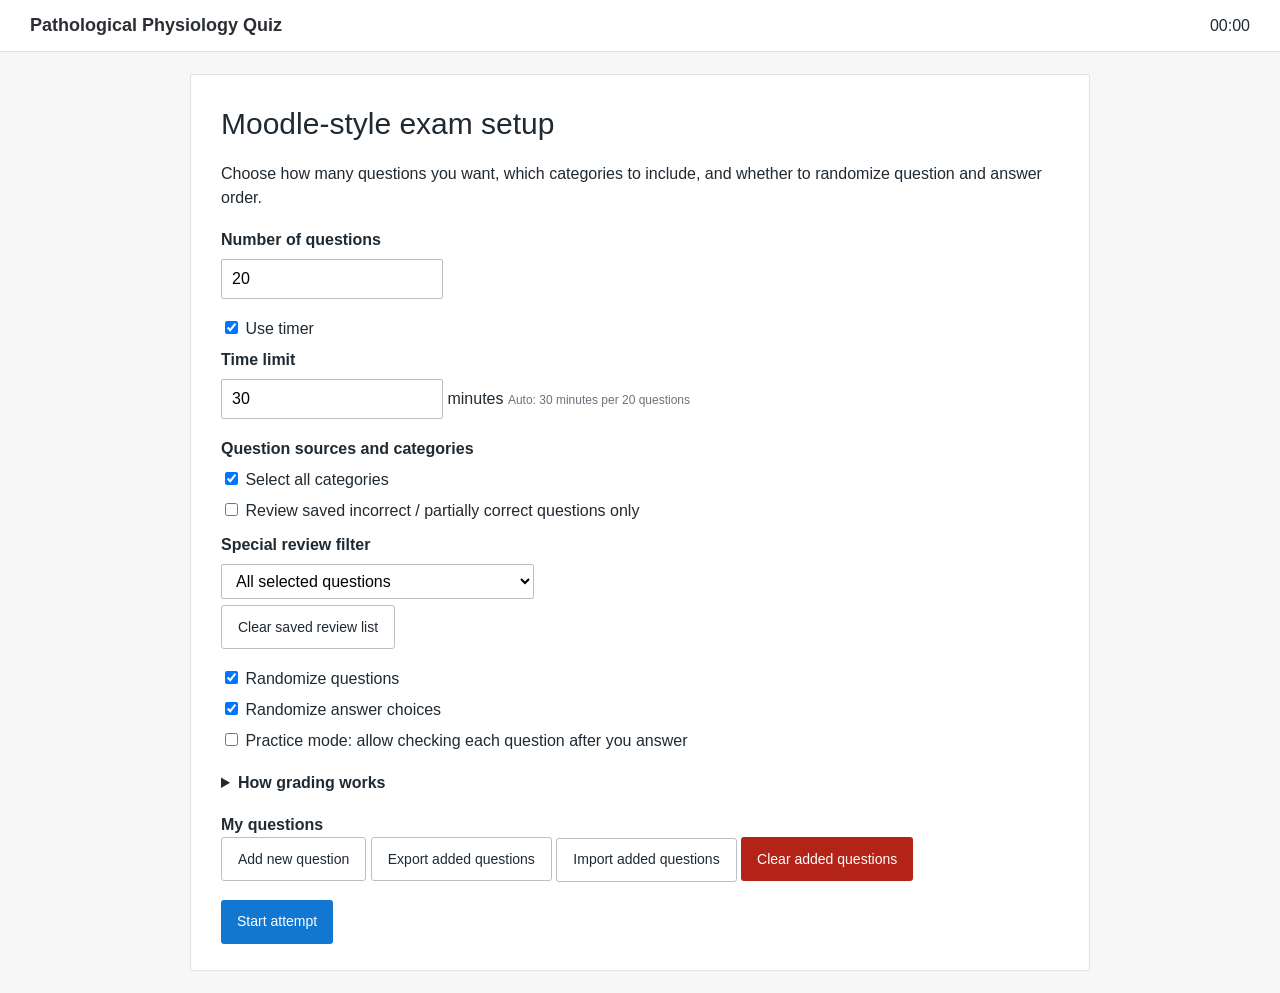
==== index.html @ 28696636 "Add files via upload" ====
<!DOCTYPE html>
<html lang="en">
<head>
<meta charset="UTF-8" />
<meta name="viewport" content="width=device-width, initial-scale=1.0, viewport-fit=cover" />
<meta name="apple-mobile-web-app-capable" content="yes" />
<meta name="apple-mobile-web-app-status-bar-style" content="default" />
<title>Pathological Physiology Moodle Simulator</title>
<link rel="stylesheet" href="style.css">
</head>
<body>
<div class="topbar"><div class="brand">Pathological Physiology Quiz</div><div id="timer">00:00</div></div>
<div class="container">
<section id="setup" class="card setup">
<h1>Moodle-style exam setup</h1>
<p>Choose how many questions you want, which categories to include, and whether to randomize question and answer order.</p>
<div class="field"><label class="main" for="numQuestions">Number of questions</label><input type="number" id="numQuestions" min="1" value="20"></div>
<div class="field"><label class="cat-row"><input type="checkbox" id="useTimer" checked> Use timer</label><label class="main" for="timerMinutes">Time limit</label><input type="number" id="timerMinutes" min="1" value="30"> minutes <span class="source-tag">Auto: 30 minutes per 20 questions</span></div>
<div class="field"><label class="main">Question sources and categories</label><label class="cat-row"><input type="checkbox" id="allCats" checked> Select all categories</label><label class="cat-row"><input type="checkbox" id="reviewMissed"> Review saved incorrect / partially correct questions only <span id="missedCount" class="source-tag"></span></label><div class="field" style="margin:10px 0 6px 0"><label class="main">Special review filter</label><select id="specialFilter"><option value="all">All selected questions</option><option value="images">Only questions with images</option><option value="ecg">Only ECG/image cardiology questions</option></select> <span id="specialCounts" class="source-tag"></span></div><button type="button" class="btn light" onclick="clearMissedQuestions()">Clear saved review list</button><div id="catList"></div></div>
<div class="field"><label class="cat-row"><input type="checkbox" id="shuffleQuestions" checked> Randomize questions</label><label class="cat-row"><input type="checkbox" id="shuffleAnswers" checked> Randomize answer choices</label><label class="cat-row"><input type="checkbox" id="instantReview"> Practice mode: allow checking each question after you answer</label></div>
<details class="field"><summary><strong>How grading works</strong></summary><p>Each question can earn between 0 and 1 point. Correct selections add credit; incorrect selections subtract a smaller penalty. The score is never below 0. Green means fully correct, orange means partially correct, and red means no correct option was selected.</p></details>
<div class="field custom-actions"><strong>My questions</strong> <span id="userQuestionCount" class="source-tag"></span><br><button type="button" class="btn light" onclick="openAddQuestion()">Add new question</button> <button type="button" class="btn light" onclick="exportUserQuestions()">Export added questions</button> <label class="btn light import-label">Import added questions <input type="file" accept="application/json" style="display:none" onchange="importUserQuestions(this.files[0])"></label> <button type="button" class="btn danger" onclick="clearUserQuestions()">Clear added questions</button></div><button class="btn" onclick="startExam()">Start attempt</button>
</section>
<section id="exam" class="layout hidden"><main class="card"><h1 id="qTitle" class="question-title"></h1><div id="qCategory" class="muted"></div><div id="qScore" class="qscore hidden"></div><div id="qText" class="qtext"></div><div id="qImage" class="qimage"></div><div class="select-note">Select one or more:</div><div id="options"></div><div id="feedback" class="feedback hidden"></div><div class="explain-actions"><button id="explainBtn" type="button" class="btn light hidden" onclick="toggleExplanation(current)">Copy AI prompt</button> <button type="button" class="btn light" onclick="openEditQuestion()">Edit question</button> <button type="button" class="btn light" onclick="openAddQuestion()">Add question</button></div><div id="explanation" class="explain-box hidden"></div><div class="nav-buttons"><button class="btn light" onclick="prevQuestion()">Previous page</button><div><button id="checkBtn" class="btn light hidden" onclick="checkCurrentQuestion()">Check answer</button> <button class="btn secondary" onclick="finishAttempt()">Finish attempt...</button> <button class="btn" onclick="nextQuestion()">Next page</button></div></div></main><aside class="card side"><div class="summary-line"><strong>Question</strong><span id="sideCurrent"></span></div><div class="summary-line"><strong>Answered</strong><span id="sideAnswered"></span></div><div class="summary-line"><strong>Time</strong><span id="sideTime">00:00</span></div><hr><strong>Quiz navigation</strong><div id="qnav" class="qnav"></div></aside></section>
<section id="results" class="hidden"><div class="result-table"><div class="result-row"><div class="label">Started on</div><div id="startedOn"></div></div><div class="result-row"><div class="label">State</div><div>Finished</div></div><div class="result-row"><div class="label">Completed on</div><div id="completedOn"></div></div><div class="result-row"><div class="label">Time taken</div><div id="timeTaken"></div></div><div class="result-row"><div class="label">Grade</div><div><span class="big-grade" id="gradeText"></span></div></div></div><div class="results-actions"><button class="btn secondary" onclick="location.reload()">Start new attempt</button></div><h2 class="review-heading">Review of attempt</h2><div id="reviewAll" class="review-stack"></div></section>
</div>
<div id="imageModal" class="image-modal hidden" onclick="this.classList.add('hidden')"><img id="modalImg" src="" alt="Full question image"></div>
<script src="script.js"></script>
</body></html>
---- style.css ----
:root{
  --moodle-blue:#1177d1;
  --border:#dfe3e7;
  --text:#1f2a33;
  --muted:#6a737b;
  --bg:#f7f7f7;
  --card:#fff;
  --feedback-bg:#fff3e0;
  --feedback-text:#8a5a23;
  --green:#2e7d32;
  --red:#c62828;
  --orange:#f39c12;
}
*{box-sizing:border-box}
body{margin:0;background:var(--bg);font-family:Arial,Helvetica,sans-serif;color:var(--text);font-size:16px;line-height:1.5}
.topbar{background:#fff;border-bottom:1px solid var(--border);padding:12px 30px;display:flex;justify-content:space-between;align-items:center;position:sticky;top:0;z-index:10;box-shadow:0 1px 2px rgba(0,0,0,.03)}
.brand{font-size:18px;font-weight:600;color:#2b2f33}.container{max-width:1240px;margin:22px auto;padding:0 22px}.layout{display:grid;grid-template-columns:minmax(0,1fr) 270px;gap:22px;align-items:start}.card{background:var(--card);border:1px solid var(--border);border-radius:2px;padding:26px 30px}.setup{max-width:900px;margin:0 auto}.setup h1{font-size:30px;font-weight:400;margin:0 0 12px}.field{margin:18px 0}.field label.main{display:block;font-weight:700;margin-bottom:7px}input[type=number],select{padding:7px 10px;border:1px solid #b8c0c7;border-radius:2px;min-width:150px;background:#fff}.cat-list{columns:1}.cat-row{display:block;margin:7px 0}.group-title{font-weight:700;cursor:pointer}.cat-group summary{cursor:pointer}.cat-group{border:1px solid var(--border);border-radius:3px;margin:10px 0;background:#fff}.cat-group summary{cursor:pointer;padding:10px 12px;background:#f8f9fa;font-weight:700}.cat-group .cat-inner{padding:8px 14px}.qscore{font-size:14px;margin:-12px 0 24px;padding:7px 10px;border-radius:3px;display:inline-block}.qscore.correct{background:#d8f2dd;color:#235b2b}.qscore.partial{background:#fff3cd;color:#7a5500}.qscore.wrong{background:#ffdede;color:#7a1f1f}.review-heading{max-width:980px;margin:28px auto 12px;font-size:24px;font-weight:400}.review-stack{max-width:980px;margin:0 auto}.review-stack main.card{margin-bottom:18px;min-height:auto}.source-tag{font-size:12px;color:#6a737b}.qimage img{display:block;max-width:100%;height:auto;border:1px solid #ddd;margin:14px 0;background:#fff;cursor:zoom-in}.qimage .img-hint{font-size:12px;color:#6a737b;margin-top:-8px}.image-modal{position:fixed;inset:0;background:rgba(0,0,0,.86);display:flex;align-items:center;justify-content:center;z-index:9999;padding:24px}.image-modal img{max-width:96vw;max-height:92vh;background:#fff}.image-modal.hidden{display:none}.time-warning{color:#b00020;font-weight:700}.btn{background:var(--moodle-blue);color:white;border:0;border-radius:3px;padding:8px 14px;font-size:14px;cursor:pointer}.btn:hover{filter:brightness(.95)}.btn.secondary{background:#6c757d}.btn.light{background:#fff;color:#1f2a33;border:1px solid #b8c0c7}.btn:disabled{opacity:.5;cursor:not-allowed}
/* Moodle-like question page */
main.card{border:0;background:#fff;padding:34px 42px;min-height:720px}.question-title{font-size:36px;font-weight:400;margin:0 0 34px;text-decoration:underline;color:#111}.muted,#qCategory{color:#6a737b;font-size:13px;margin:-20px 0 24px}.qtext{font-size:17px;margin:0 0 30px;color:#22313a;max-width:850px}.select-note{font-style:italic;margin:6px 0 28px;color:#344;font-size:17px}.option{display:grid;grid-template-columns:34px 34px minmax(0,1fr) 44px;gap:10px;align-items:start;margin:18px 0;min-height:32px;max-width:920px}.box{width:26px;height:26px;border:2px solid #222;background:#e9e9e9;display:inline-flex;align-items:center;justify-content:center;font-weight:bold;cursor:pointer}.box.checked:before{content:'✕';font-size:18px;color:#333;line-height:1}.review .box.checked:before{content:'✓';color:#fff}.review .box.checked{background:#bdbdbd}.letter{color:#9a9a9a}.answer-text{color:#34444c}.review .answer-text,.review .letter{color:#b9b9b9}.correct-mark{font-size:25px;color:var(--green);font-weight:bold;line-height:1}.wrong-mark{font-size:23px;color:var(--red);font-weight:bold;line-height:1}.faded{opacity:.55}.feedback{margin-top:30px;background:var(--feedback-bg);border:0;border-radius:4px;color:var(--feedback-text);padding:18px 24px;font-size:17px;max-width:900px}.nav-buttons{display:flex;justify-content:space-between;gap:12px;margin-top:34px;padding-top:18px;border-top:1px solid #eee}.side{position:sticky;top:76px;align-self:start;padding:18px}.summary-line{display:flex;justify-content:space-between;margin:8px 0;font-size:14px}.side hr{border:0;border-top:1px solid var(--border);margin:14px 0}.qnav{display:grid;grid-template-columns:repeat(5,1fr);gap:6px;margin-top:12px}.qnum{padding:6px 0;text-align:center;border:1px solid #cfd4da;background:white;cursor:pointer;border-radius:2px;font-size:13px}.qnum.current{outline:2px solid #333;outline-offset:1px}.qnum.answered{background:#e8f2ff}.qnum.correct{background:#d8f2dd;border-color:#9bd0a6}.qnum.partial{background:#fff3cd;border-color:#efc36b}.qnum.wrong{background:#ffdede;border-color:#e2a0a0}
/* Smaller Moodle-like grade table */
#results{padding-top:20px}.results-actions{text-align:center;margin:18px 0 26px}.result-table{border:2px solid #111;max-width:430px;margin:0 auto;background:#fff}.result-row{display:grid;grid-template-columns:1fr 1.15fr;border-bottom:1px solid var(--border);align-items:center}.result-row:nth-child(odd){background:#f4f4f4}.result-row:last-child{border-bottom:0}.result-row div{padding:10px 14px;font-size:16px}.result-row .label{text-align:right;font-weight:700}.big-grade{font-weight:700;font-size:17px}.hidden{display:none!important}
/* status border in review */
main.correct-card{border-left:5px solid var(--green)}main.partial-card{border-left:5px solid var(--orange)}main.wrong-card{border-left:5px solid var(--red)}

/* iPad / tablet compatibility */
html{-webkit-text-size-adjust:100%;text-size-adjust:100%;touch-action:manipulation}
button,input,select,textarea{font:inherit;font-size:16px}
.btn,.qnum,.box,input[type=checkbox],summary,label{touch-action:manipulation;-webkit-tap-highlight-color:rgba(17,119,209,.18)}
.btn{min-height:44px;padding:10px 16px}
.box{min-width:30px;min-height:30px}
.qnum{min-height:38px}
.qimage img{max-height:none;width:auto;max-width:100%;object-fit:contain}
.image-modal{padding:calc(18px + env(safe-area-inset-top)) calc(18px + env(safe-area-inset-right)) calc(18px + env(safe-area-inset-bottom)) calc(18px + env(safe-area-inset-left))}
.image-modal img{max-width:98vw;max-height:88vh;object-fit:contain}
@media (hover:none) and (pointer:coarse){.btn:hover{filter:none}.option{cursor:pointer}.answer-text{padding-top:2px}}
@media (min-width:768px) and (max-width:1180px){
  .topbar{padding:12px 18px;padding-left:calc(18px + env(safe-area-inset-left));padding-right:calc(18px + env(safe-area-inset-right))}
  .container{max-width:none;margin:14px auto;padding:0 14px}
  .layout{grid-template-columns:minmax(0,1fr) 230px;gap:14px}
  main.card{padding:28px 28px;min-height:calc(100vh - 110px)}
  .side{top:68px;padding:14px;max-height:calc(100vh - 86px);overflow:auto;-webkit-overflow-scrolling:touch}
  .question-title{font-size:32px;margin-bottom:24px}
  .qtext{font-size:17px;margin-bottom:22px}
  .select-note{margin-bottom:20px}
  .option{grid-template-columns:42px 34px minmax(0,1fr) 36px;gap:8px;margin:16px 0;align-items:center}
  .box{width:30px;height:30px}
  .feedback{font-size:16px;padding:16px 18px}
  .qnav{grid-template-columns:repeat(4,1fr)}
  .nav-buttons{position:sticky;bottom:0;background:#fff;z-index:9;margin-left:-28px;margin-right:-28px;margin-bottom:-28px;padding:12px 28px;border-top:1px solid var(--border);box-shadow:0 -2px 6px rgba(0,0,0,.04)}
}
@media (max-width:767px){
  body{font-size:16px}
  .topbar{padding:10px 12px;gap:10px;flex-wrap:wrap}
  .brand{font-size:16px}
  .container{margin:10px auto;padding:0 10px}
  .layout{display:flex;flex-direction:column}
  main.card{order:1;padding:22px 14px;min-height:auto;width:100%}
  .side{order:2;position:static;width:100%;padding:14px}
  .question-title{font-size:28px;margin-bottom:20px}
  .option{grid-template-columns:40px 28px minmax(0,1fr) 30px;gap:6px;margin:14px 0}
  .nav-buttons{position:sticky;bottom:0;background:#fff;z-index:9;margin-left:-14px;margin-right:-14px;margin-bottom:-22px;padding:10px 14px;flex-wrap:wrap;box-shadow:0 -2px 6px rgba(0,0,0,.06)}
  .nav-buttons>div{display:flex;gap:8px;flex-wrap:wrap;justify-content:flex-end}
  .btn{min-height:44px}
}
@media (orientation:landscape) and (max-height:820px) and (min-width:768px){
  main.card{min-height:auto;padding-top:22px;padding-bottom:22px}
  .question-title{font-size:28px;margin-bottom:18px}
  .qtext{margin-bottom:16px}.select-note{margin-bottom:14px}.option{margin:12px 0}
  .qimage img{max-height:58vh}
}

@media(max-width:850px){.container{padding:0 12px}.layout{grid-template-columns:1fr}.side{position:static}main.card{padding:26px 20px}.question-title{font-size:30px}.result-row div{font-size:15px;padding:9px 12px}.option{grid-template-columns:34px 30px 1fr 32px}}

/* v16 image display fixes */
.qimage img,#qImage img{max-width:100%;height:auto;object-fit:contain;display:block;margin:10px auto;cursor:zoom-in;}
.modal img{max-width:96vw;max-height:90vh;object-fit:contain;}

.edit-modal{position:fixed;inset:0;background:rgba(0,0,0,.45);z-index:10000;display:flex;align-items:flex-start;justify-content:center;overflow:auto;padding:24px}
.edit-panel{background:white;width:min(920px,96vw);border-radius:10px;padding:18px 20px;box-shadow:0 12px 40px rgba(0,0,0,.3)}
.edit-panel h2{margin-top:0}.edit-panel label{display:block;font-weight:600;margin-top:10px}.edit-panel textarea,.edit-panel input{width:100%;box-sizing:border-box;border:1px solid #b8c2cc;border-radius:6px;padding:8px;font:inherit}.edit-panel textarea{min-height:80px}.edit-option-row{display:grid;grid-template-columns:56px 1fr 110px 80px;gap:8px;align-items:center;margin:8px 0}.edit-option-row textarea{min-height:48px}.edit-actions{display:flex;gap:8px;flex-wrap:wrap;margin-top:16px}.btn.danger{background:#b42318;color:white}.btn.small{padding:6px 8px;font-size:12px}.import-label{display:inline-block;cursor:pointer}
@media(max-width:700px){.edit-option-row{grid-template-columns:1fr}.edit-modal{padding:8px}.edit-panel{padding:14px}}
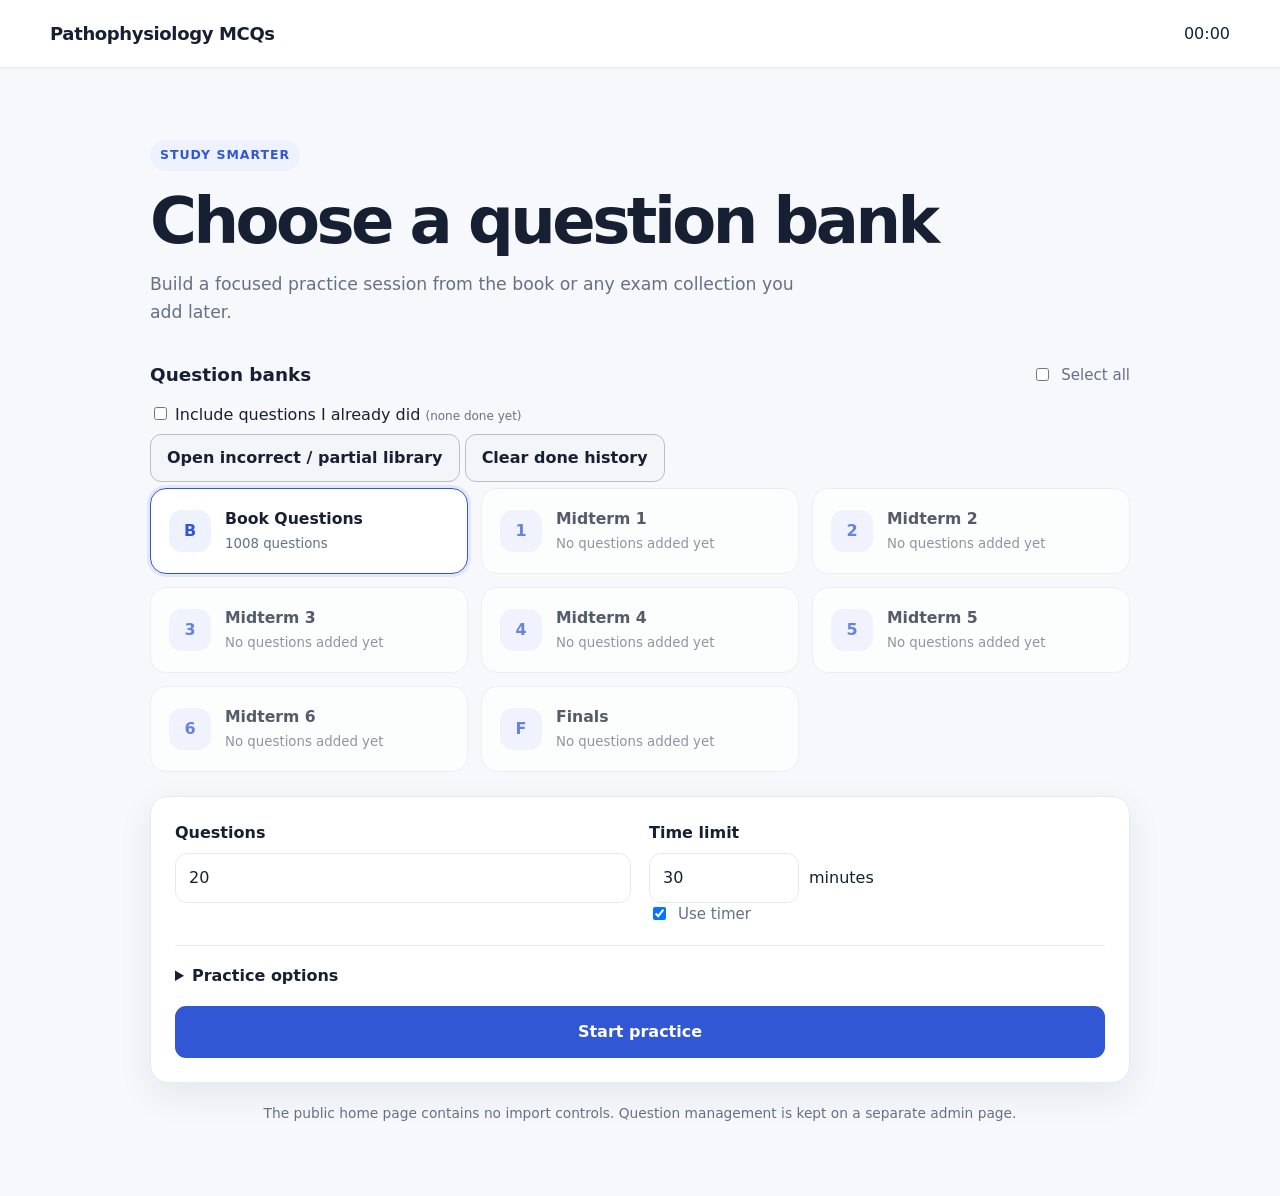
==== commit 9265e64d: "Add files via upload" ====
--- a/index.html
+++ b/index.html
@@ -1,29 +1,54 @@
 <!DOCTYPE html>
 <html lang="en">
 <head>
-<meta charset="UTF-8" />
-<meta name="viewport" content="width=device-width, initial-scale=1.0, viewport-fit=cover" />
-<meta name="apple-mobile-web-app-capable" content="yes" />
-<meta name="apple-mobile-web-app-status-bar-style" content="default" />
-<title>Pathological Physiology Moodle Simulator</title>
+<meta charset="UTF-8">
+<meta name="viewport" content="width=device-width, initial-scale=1, viewport-fit=cover">
+<meta name="theme-color" content="#f6f8fb">
+<title>Pathophysiology MCQs</title>
 <link rel="stylesheet" href="style.css">
 </head>
 <body>
-<div class="topbar"><div class="brand">Pathological Physiology Quiz</div><div id="timer">00:00</div></div>
+<header class="topbar"><a class="brand" href="./">Pathophysiology MCQs</a><div id="timer">00:00</div></header>
 <div class="container">
-<section id="setup" class="card setup">
-<h1>Moodle-style exam setup</h1>
-<p>Choose how many questions you want, which categories to include, and whether to randomize question and answer order.</p>
-<div class="field"><label class="main" for="numQuestions">Number of questions</label><input type="number" id="numQuestions" min="1" value="20"></div>
-<div class="field"><label class="cat-row"><input type="checkbox" id="useTimer" checked> Use timer</label><label class="main" for="timerMinutes">Time limit</label><input type="number" id="timerMinutes" min="1" value="30"> minutes <span class="source-tag">Auto: 30 minutes per 20 questions</span></div>
-<div class="field"><label class="main">Question sources and categories</label><label class="cat-row"><input type="checkbox" id="allCats" checked> Select all categories</label><label class="cat-row"><input type="checkbox" id="reviewMissed"> Review saved incorrect / partially correct questions only <span id="missedCount" class="source-tag"></span></label><div class="field" style="margin:10px 0 6px 0"><label class="main">Special review filter</label><select id="specialFilter"><option value="all">All selected questions</option><option value="images">Only questions with images</option><option value="ecg">Only ECG/image cardiology questions</option></select> <span id="specialCounts" class="source-tag"></span></div><button type="button" class="btn light" onclick="clearMissedQuestions()">Clear saved review list</button><div id="catList"></div></div>
-<div class="field"><label class="cat-row"><input type="checkbox" id="shuffleQuestions" checked> Randomize questions</label><label class="cat-row"><input type="checkbox" id="shuffleAnswers" checked> Randomize answer choices</label><label class="cat-row"><input type="checkbox" id="instantReview"> Practice mode: allow checking each question after you answer</label></div>
-<details class="field"><summary><strong>How grading works</strong></summary><p>Each question can earn between 0 and 1 point. Correct selections add credit; incorrect selections subtract a smaller penalty. The score is never below 0. Green means fully correct, orange means partially correct, and red means no correct option was selected.</p></details>
-<div class="field custom-actions"><strong>My questions</strong> <span id="userQuestionCount" class="source-tag"></span><br><button type="button" class="btn light" onclick="openAddQuestion()">Add new question</button> <button type="button" class="btn light" onclick="exportUserQuestions()">Export added questions</button> <label class="btn light import-label">Import added questions <input type="file" accept="application/json" style="display:none" onchange="importUserQuestions(this.files[0])"></label> <button type="button" class="btn danger" onclick="clearUserQuestions()">Clear added questions</button></div><button class="btn" onclick="startExam()">Start attempt</button>
+<section id="setup" class="home-shell">
+  <div class="hero">
+    <span class="eyebrow">Study smarter</span>
+    <h1>Choose a question bank</h1>
+    <p>Build a focused practice session from the book or any exam collection you add later.</p>
+  </div>
+
+  <div class="source-section">
+    <div class="section-heading"><h2>Question banks</h2><label class="select-all"><input type="checkbox" id="allCats"> Select all</label></div>
+    <div id="catList" class="source-grid"></div>
+  </div>
+
+  <div class="card session-card">
+    <div class="session-grid">
+      <div class="field"><label class="main" for="numQuestions">Questions</label><input type="number" id="numQuestions" min="1" value="20"></div>
+      <div class="field"><label class="main" for="timerMinutes">Time limit</label><div class="inline-control"><input type="number" id="timerMinutes" min="1" value="30"><span>minutes</span></div><label class="toggle-row"><input type="checkbox" id="useTimer" checked> Use timer</label></div>
+    </div>
+
+    <details class="advanced-options">
+      <summary>Practice options</summary>
+      <div class="advanced-body">
+        <label class="toggle-row"><input type="checkbox" id="shuffleQuestions" checked> Randomize questions</label>
+        <label class="toggle-row"><input type="checkbox" id="shuffleAnswers" checked> Randomize answers</label>
+        <label class="toggle-row"><input type="checkbox" id="instantReview"> Check each question immediately</label>
+        <label class="toggle-row"><input type="checkbox" id="reviewMissed"> Review saved incorrect or partial questions <span id="missedCount" class="source-tag"></span></label>
+        <div class="field"><label class="main" for="specialFilter">Question filter</label><select id="specialFilter"><option value="all">All selected questions</option><option value="images">Questions with images</option><option value="ecg">ECG and cardiology images</option></select><span id="specialCounts" class="source-tag"></span></div>
+        <button type="button" class="btn light" onclick="clearMissedQuestions()">Clear saved review list</button>
+      </div>
+    </details>
+    <button class="btn primary wide" onclick="startExam()">Start practice</button>
+  </div>
+  <p class="home-note">The public home page contains no import controls. Question management is kept on a separate admin page.</p>
 </section>
-<section id="exam" class="layout hidden"><main class="card"><h1 id="qTitle" class="question-title"></h1><div id="qCategory" class="muted"></div><div id="qScore" class="qscore hidden"></div><div id="qText" class="qtext"></div><div id="qImage" class="qimage"></div><div class="select-note">Select one or more:</div><div id="options"></div><div id="feedback" class="feedback hidden"></div><div class="explain-actions"><button id="explainBtn" type="button" class="btn light hidden" onclick="toggleExplanation(current)">Copy AI prompt</button> <button type="button" class="btn light" onclick="openEditQuestion()">Edit question</button> <button type="button" class="btn light" onclick="openAddQuestion()">Add question</button></div><div id="explanation" class="explain-box hidden"></div><div class="nav-buttons"><button class="btn light" onclick="prevQuestion()">Previous page</button><div><button id="checkBtn" class="btn light hidden" onclick="checkCurrentQuestion()">Check answer</button> <button class="btn secondary" onclick="finishAttempt()">Finish attempt...</button> <button class="btn" onclick="nextQuestion()">Next page</button></div></div></main><aside class="card side"><div class="summary-line"><strong>Question</strong><span id="sideCurrent"></span></div><div class="summary-line"><strong>Answered</strong><span id="sideAnswered"></span></div><div class="summary-line"><strong>Time</strong><span id="sideTime">00:00</span></div><hr><strong>Quiz navigation</strong><div id="qnav" class="qnav"></div></aside></section>
-<section id="results" class="hidden"><div class="result-table"><div class="result-row"><div class="label">Started on</div><div id="startedOn"></div></div><div class="result-row"><div class="label">State</div><div>Finished</div></div><div class="result-row"><div class="label">Completed on</div><div id="completedOn"></div></div><div class="result-row"><div class="label">Time taken</div><div id="timeTaken"></div></div><div class="result-row"><div class="label">Grade</div><div><span class="big-grade" id="gradeText"></span></div></div></div><div class="results-actions"><button class="btn secondary" onclick="location.reload()">Start new attempt</button></div><h2 class="review-heading">Review of attempt</h2><div id="reviewAll" class="review-stack"></div></section>
+
+<section id="exam" class="layout hidden"><main class="card"><h1 id="qTitle" class="question-title"></h1><div id="qCategory" class="muted"></div><div id="qScore" class="qscore hidden"></div><div id="qText" class="qtext"></div><div id="qImage" class="qimage"></div><div class="select-note">Select one or more:</div><div id="options"></div><div id="feedback" class="feedback hidden"></div><div class="explain-actions"><button type="button" class="btn light" onclick="openEditQuestion()">Edit question</button><button type="button" class="btn light" onclick="openAddQuestion()">Add question</button></div><div class="nav-buttons"><button class="btn light" onclick="prevQuestion()">Previous</button><div><button id="checkBtn" class="btn light hidden" onclick="checkCurrentQuestion()">Check answer</button><button class="btn secondary" onclick="finishAttempt()">Finish</button><button class="btn primary" onclick="nextQuestion()">Next</button></div></div></main><aside class="card side"><div class="summary-line"><strong>Question</strong><span id="sideCurrent"></span></div><div class="summary-line"><strong>Answered</strong><span id="sideAnswered"></span></div><div class="summary-line"><strong>Time</strong><span id="sideTime">00:00</span></div><hr><strong>Quiz navigation</strong><div id="qnav" class="qnav"></div></aside></section>
+
+<section id="results" class="hidden"><div class="result-table"><div class="result-row"><div class="label">Started</div><div id="startedOn"></div></div><div class="result-row"><div class="label">Status</div><div>Finished</div></div><div class="result-row"><div class="label">Completed</div><div id="completedOn"></div></div><div class="result-row"><div class="label">Time</div><div id="timeTaken"></div></div><div class="result-row"><div class="label">Grade</div><div><span class="big-grade" id="gradeText"></span></div></div></div><div class="results-actions"><button class="btn secondary" onclick="location.reload()">New attempt</button></div><h2 class="review-heading">Review of attempt</h2><div id="reviewAll" class="review-stack"></div></section>
 </div>
 <div id="imageModal" class="image-modal hidden" onclick="this.classList.add('hidden')"><img id="modalImg" src="" alt="Full question image"></div>
 <script src="script.js"></script>
-</body></html>
+</body>
+</html>
--- a/style.css
+++ b/style.css
@@ -80,3 +80,9 @@
 .edit-panel{background:white;width:min(920px,96vw);border-radius:10px;padding:18px 20px;box-shadow:0 12px 40px rgba(0,0,0,.3)}
 .edit-panel h2{margin-top:0}.edit-panel label{display:block;font-weight:600;margin-top:10px}.edit-panel textarea,.edit-panel input{width:100%;box-sizing:border-box;border:1px solid #b8c2cc;border-radius:6px;padding:8px;font:inherit}.edit-panel textarea{min-height:80px}.edit-option-row{display:grid;grid-template-columns:56px 1fr 110px 80px;gap:8px;align-items:center;margin:8px 0}.edit-option-row textarea{min-height:48px}.edit-actions{display:flex;gap:8px;flex-wrap:wrap;margin-top:16px}.btn.danger{background:#b42318;color:white}.btn.small{padding:6px 8px;font-size:12px}.import-label{display:inline-block;cursor:pointer}
 @media(max-width:700px){.edit-option-row{grid-template-columns:1fr}.edit-modal{padding:8px}.edit-panel{padding:14px}}
+
+/* 2026 minimal dashboard */
+:root{--bg:#f6f8fb;--surface:#fff;--text:#172033;--muted:#667085;--line:#e6eaf0;--accent:#3157d5;--accent-dark:#2445b8;--soft:#eef2ff;--danger:#c83d4d;--radius:18px;--shadow:0 12px 35px rgba(20,32,64,.08)}
+*{box-sizing:border-box}body{margin:0;background:var(--bg);color:var(--text);font-family:Inter,ui-sans-serif,system-ui,-apple-system,BlinkMacSystemFont,"Segoe UI",sans-serif}.topbar{height:68px;padding:0 max(20px,calc((100vw - 1180px)/2));display:flex;align-items:center;justify-content:space-between;background:rgba(255,255,255,.92);border-bottom:1px solid var(--line);position:sticky;top:0;z-index:30;backdrop-filter:blur(12px)}.brand{font-weight:800;color:var(--text);text-decoration:none;letter-spacing:-.02em}.container{max-width:1180px;margin:0 auto;padding:44px 20px 72px}.home-shell{max-width:980px;margin:0 auto}.hero{padding:28px 0 34px}.hero.compact{padding-bottom:20px}.eyebrow{display:inline-flex;padding:6px 10px;border-radius:999px;background:var(--soft);color:var(--accent);font-size:.78rem;font-weight:800;text-transform:uppercase;letter-spacing:.08em}.hero h1{font-size:clamp(2.2rem,5vw,4.4rem);line-height:1.02;letter-spacing:-.055em;margin:18px 0 16px}.hero.compact h1{font-size:clamp(2rem,4vw,3.2rem)}.hero p{max-width:650px;color:var(--muted);font-size:1.08rem;line-height:1.65;margin:0}.source-section{margin-bottom:24px}.section-heading{display:flex;align-items:center;justify-content:space-between;gap:16px;margin:0 0 14px}.section-heading h2{margin:0;font-size:1.15rem}.select-all,.toggle-row{display:flex;align-items:center;gap:9px;color:var(--muted);font-size:.94rem}.source-grid{display:grid;grid-template-columns:repeat(3,minmax(0,1fr));gap:13px}.source-card{position:relative;display:flex;align-items:center;gap:14px;padding:18px;background:var(--surface);border:1px solid var(--line);border-radius:16px;cursor:pointer;transition:.18s ease;min-height:86px}.source-card:hover{transform:translateY(-2px);box-shadow:var(--shadow)}.source-card:has(input:checked){border-color:var(--accent);box-shadow:0 0 0 3px rgba(49,87,213,.1)}.source-card input{position:absolute;opacity:0;pointer-events:none}.source-card strong{display:block;font-size:.98rem}.source-card small{display:block;color:var(--muted);margin-top:4px}.source-icon{width:42px;height:42px;border-radius:13px;display:grid;place-items:center;background:var(--soft);color:var(--accent);font-weight:850}.empty-source{opacity:.72}.hidden-category-inputs{display:none}.card{background:var(--surface);border:1px solid var(--line);border-radius:var(--radius);box-shadow:var(--shadow)}.session-card{padding:24px}.session-grid,.admin-grid{display:grid;grid-template-columns:1fr 1fr;gap:18px}.field{margin:0 0 18px}.field label.main{display:block;font-weight:750;margin-bottom:8px}.field input[type=number],.field select,.field textarea,.field input[type=file]{width:100%;border:1px solid var(--line);border-radius:12px;padding:12px 13px;font:inherit;color:var(--text);background:#fff}.field textarea{resize:vertical;line-height:1.55}.inline-control{display:flex;align-items:center;gap:10px}.inline-control input{max-width:130px}.advanced-options{border-top:1px solid var(--line);padding-top:18px;margin-top:2px}.advanced-options summary{cursor:pointer;font-weight:750}.advanced-body{padding-top:16px;display:grid;gap:12px}.btn{border:0;border-radius:11px;padding:11px 16px;font:inherit;font-weight:750;cursor:pointer}.btn.primary{background:var(--accent);color:#fff}.btn.primary:hover{background:var(--accent-dark)}.btn.light{background:#f3f5f8;color:var(--text)}.btn.secondary{background:#27324a;color:#fff}.btn.danger{background:#fff0f1;color:var(--danger)}.btn.wide{width:100%;margin-top:18px;padding:14px 18px}.home-note{text-align:center;color:var(--muted);font-size:.86rem;margin:20px 0 0}.layout{display:grid;grid-template-columns:minmax(0,1fr) 280px;gap:20px}.layout main,.side{padding:25px}.qtext{font-size:1.15rem;font-weight:750;line-height:1.55;margin:22px 0}.option{border:1px solid var(--line);border-radius:12px;margin:9px 0;padding:13px;display:flex;gap:10px;align-items:flex-start}.nav-buttons{display:flex;justify-content:space-between;gap:12px;margin-top:26px}.nav-buttons>div{display:flex;gap:8px}.admin-shell{max-width:980px}.admin-card{padding:24px;margin-bottom:22px}.admin-badge{font-size:.78rem;font-weight:800;color:var(--accent);background:var(--soft);padding:6px 9px;border-radius:999px}.button-row{display:flex;flex-wrap:wrap;gap:10px}.notice{padding:13px 15px;border-radius:12px;background:var(--soft);color:var(--accent-dark);margin-top:16px}.preview-list{display:grid;gap:14px}.preview-card{padding:20px}.preview-head{display:flex;justify-content:space-between;align-items:center;gap:12px;margin-bottom:14px}.preview-options{display:grid;gap:8px}.preview-option{display:grid;grid-template-columns:28px 1fr;align-items:start;gap:8px}.preview-option input[type=text]{width:100%;border:1px solid var(--line);border-radius:9px;padding:9px}.question-edit{width:100%;font:inherit;font-weight:750;border:1px solid var(--line);border-radius:10px;padding:11px}.preview-meta{display:grid;grid-template-columns:1fr 1fr;gap:12px;margin-top:14px}.preview-meta select{width:100%;padding:10px;border:1px solid var(--line);border-radius:10px}.sticky-save{position:sticky;bottom:12px;background:rgba(246,248,251,.9);padding:8px 0 16px;backdrop-filter:blur(8px)}code{background:#f3f5f8;padding:2px 5px;border-radius:5px}.hidden{display:none!important}
+@media(max-width:800px){.source-grid{grid-template-columns:1fr 1fr}.layout{grid-template-columns:1fr}.side{order:-1}.session-grid,.admin-grid,.preview-meta{grid-template-columns:1fr}.container{padding-top:28px}.hero h1{font-size:2.5rem}}
+@media(max-width:520px){.source-grid{grid-template-columns:1fr}.topbar{height:60px}.container{padding-left:14px;padding-right:14px}.nav-buttons{flex-direction:column}.nav-buttons>div{display:grid;grid-template-columns:repeat(3,1fr)}.btn{padding:10px 11px}.session-card,.admin-card{padding:18px}}
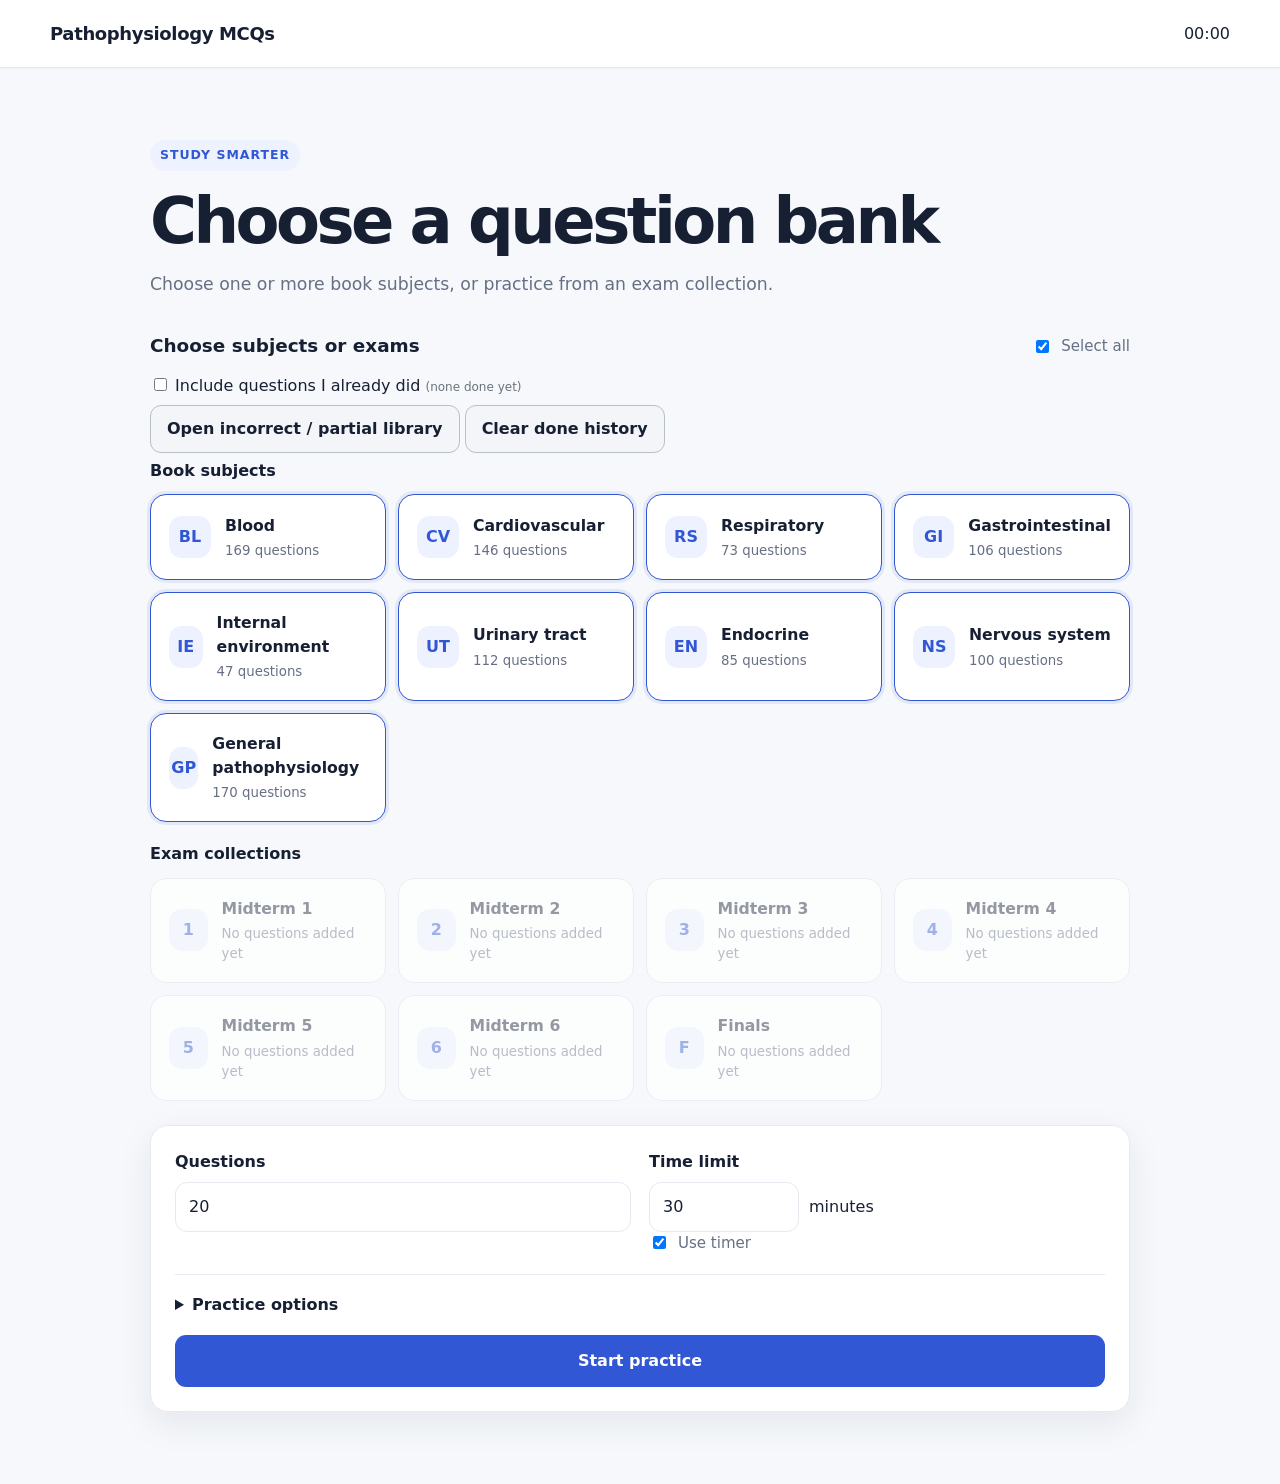
==== commit 0b567160: "Add files via upload" ====
--- a/index.html
+++ b/index.html
@@ -14,11 +14,11 @@
   <div class="hero">
     <span class="eyebrow">Study smarter</span>
     <h1>Choose a question bank</h1>
-    <p>Build a focused practice session from the book or any exam collection you add later.</p>
+    <p>Choose one or more book subjects, or practice from an exam collection.</p>
   </div>
 
   <div class="source-section">
-    <div class="section-heading"><h2>Question banks</h2><label class="select-all"><input type="checkbox" id="allCats"> Select all</label></div>
+    <div class="section-heading"><h2>Choose subjects or exams</h2><label class="select-all"><input type="checkbox" id="allCats"> Select all</label></div>
     <div id="catList" class="source-grid"></div>
   </div>
 
@@ -41,10 +41,9 @@
     </details>
     <button class="btn primary wide" onclick="startExam()">Start practice</button>
   </div>
-  <p class="home-note">The public home page contains no import controls. Question management is kept on a separate admin page.</p>
 </section>
 
-<section id="exam" class="layout hidden"><main class="card"><h1 id="qTitle" class="question-title"></h1><div id="qCategory" class="muted"></div><div id="qScore" class="qscore hidden"></div><div id="qText" class="qtext"></div><div id="qImage" class="qimage"></div><div class="select-note">Select one or more:</div><div id="options"></div><div id="feedback" class="feedback hidden"></div><div class="explain-actions"><button type="button" class="btn light" onclick="openEditQuestion()">Edit question</button><button type="button" class="btn light" onclick="openAddQuestion()">Add question</button></div><div class="nav-buttons"><button class="btn light" onclick="prevQuestion()">Previous</button><div><button id="checkBtn" class="btn light hidden" onclick="checkCurrentQuestion()">Check answer</button><button class="btn secondary" onclick="finishAttempt()">Finish</button><button class="btn primary" onclick="nextQuestion()">Next</button></div></div></main><aside class="card side"><div class="summary-line"><strong>Question</strong><span id="sideCurrent"></span></div><div class="summary-line"><strong>Answered</strong><span id="sideAnswered"></span></div><div class="summary-line"><strong>Time</strong><span id="sideTime">00:00</span></div><hr><strong>Quiz navigation</strong><div id="qnav" class="qnav"></div></aside></section>
+<section id="exam" class="layout hidden"><main class="card"><h1 id="qTitle" class="question-title"></h1><div id="qCategory" class="muted"></div><div id="qScore" class="qscore hidden"></div><div id="qText" class="qtext"></div><div id="qImage" class="qimage"></div><div class="select-note">Select one or more:</div><div id="options"></div><div id="feedback" class="feedback hidden"></div><div class="nav-buttons"><button class="btn light" onclick="prevQuestion()">Previous</button><div><button id="checkBtn" class="btn light hidden" onclick="checkCurrentQuestion()">Check answer</button><button class="btn secondary" onclick="finishAttempt()">Finish</button><button class="btn primary" onclick="nextQuestion()">Next</button></div></div></main><aside class="card side"><div class="summary-line"><strong>Question</strong><span id="sideCurrent"></span></div><div class="summary-line"><strong>Answered</strong><span id="sideAnswered"></span></div><div class="summary-line"><strong>Time</strong><span id="sideTime">00:00</span></div><hr><strong>Quiz navigation</strong><div id="qnav" class="qnav"></div></aside></section>
 
 <section id="results" class="hidden"><div class="result-table"><div class="result-row"><div class="label">Started</div><div id="startedOn"></div></div><div class="result-row"><div class="label">Status</div><div>Finished</div></div><div class="result-row"><div class="label">Completed</div><div id="completedOn"></div></div><div class="result-row"><div class="label">Time</div><div id="timeTaken"></div></div><div class="result-row"><div class="label">Grade</div><div><span class="big-grade" id="gradeText"></span></div></div></div><div class="results-actions"><button class="btn secondary" onclick="location.reload()">New attempt</button></div><h2 class="review-heading">Review of attempt</h2><div id="reviewAll" class="review-stack"></div></section>
 </div>
--- a/style.css
+++ b/style.css
@@ -86,3 +86,14 @@
 *{box-sizing:border-box}body{margin:0;background:var(--bg);color:var(--text);font-family:Inter,ui-sans-serif,system-ui,-apple-system,BlinkMacSystemFont,"Segoe UI",sans-serif}.topbar{height:68px;padding:0 max(20px,calc((100vw - 1180px)/2));display:flex;align-items:center;justify-content:space-between;background:rgba(255,255,255,.92);border-bottom:1px solid var(--line);position:sticky;top:0;z-index:30;backdrop-filter:blur(12px)}.brand{font-weight:800;color:var(--text);text-decoration:none;letter-spacing:-.02em}.container{max-width:1180px;margin:0 auto;padding:44px 20px 72px}.home-shell{max-width:980px;margin:0 auto}.hero{padding:28px 0 34px}.hero.compact{padding-bottom:20px}.eyebrow{display:inline-flex;padding:6px 10px;border-radius:999px;background:var(--soft);color:var(--accent);font-size:.78rem;font-weight:800;text-transform:uppercase;letter-spacing:.08em}.hero h1{font-size:clamp(2.2rem,5vw,4.4rem);line-height:1.02;letter-spacing:-.055em;margin:18px 0 16px}.hero.compact h1{font-size:clamp(2rem,4vw,3.2rem)}.hero p{max-width:650px;color:var(--muted);font-size:1.08rem;line-height:1.65;margin:0}.source-section{margin-bottom:24px}.section-heading{display:flex;align-items:center;justify-content:space-between;gap:16px;margin:0 0 14px}.section-heading h2{margin:0;font-size:1.15rem}.select-all,.toggle-row{display:flex;align-items:center;gap:9px;color:var(--muted);font-size:.94rem}.source-grid{display:grid;grid-template-columns:repeat(3,minmax(0,1fr));gap:13px}.source-card{position:relative;display:flex;align-items:center;gap:14px;padding:18px;background:var(--surface);border:1px solid var(--line);border-radius:16px;cursor:pointer;transition:.18s ease;min-height:86px}.source-card:hover{transform:translateY(-2px);box-shadow:var(--shadow)}.source-card:has(input:checked){border-color:var(--accent);box-shadow:0 0 0 3px rgba(49,87,213,.1)}.source-card input{position:absolute;opacity:0;pointer-events:none}.source-card strong{display:block;font-size:.98rem}.source-card small{display:block;color:var(--muted);margin-top:4px}.source-icon{width:42px;height:42px;border-radius:13px;display:grid;place-items:center;background:var(--soft);color:var(--accent);font-weight:850}.empty-source{opacity:.72}.hidden-category-inputs{display:none}.card{background:var(--surface);border:1px solid var(--line);border-radius:var(--radius);box-shadow:var(--shadow)}.session-card{padding:24px}.session-grid,.admin-grid{display:grid;grid-template-columns:1fr 1fr;gap:18px}.field{margin:0 0 18px}.field label.main{display:block;font-weight:750;margin-bottom:8px}.field input[type=number],.field select,.field textarea,.field input[type=file]{width:100%;border:1px solid var(--line);border-radius:12px;padding:12px 13px;font:inherit;color:var(--text);background:#fff}.field textarea{resize:vertical;line-height:1.55}.inline-control{display:flex;align-items:center;gap:10px}.inline-control input{max-width:130px}.advanced-options{border-top:1px solid var(--line);padding-top:18px;margin-top:2px}.advanced-options summary{cursor:pointer;font-weight:750}.advanced-body{padding-top:16px;display:grid;gap:12px}.btn{border:0;border-radius:11px;padding:11px 16px;font:inherit;font-weight:750;cursor:pointer}.btn.primary{background:var(--accent);color:#fff}.btn.primary:hover{background:var(--accent-dark)}.btn.light{background:#f3f5f8;color:var(--text)}.btn.secondary{background:#27324a;color:#fff}.btn.danger{background:#fff0f1;color:var(--danger)}.btn.wide{width:100%;margin-top:18px;padding:14px 18px}.home-note{text-align:center;color:var(--muted);font-size:.86rem;margin:20px 0 0}.layout{display:grid;grid-template-columns:minmax(0,1fr) 280px;gap:20px}.layout main,.side{padding:25px}.qtext{font-size:1.15rem;font-weight:750;line-height:1.55;margin:22px 0}.option{border:1px solid var(--line);border-radius:12px;margin:9px 0;padding:13px;display:flex;gap:10px;align-items:flex-start}.nav-buttons{display:flex;justify-content:space-between;gap:12px;margin-top:26px}.nav-buttons>div{display:flex;gap:8px}.admin-shell{max-width:980px}.admin-card{padding:24px;margin-bottom:22px}.admin-badge{font-size:.78rem;font-weight:800;color:var(--accent);background:var(--soft);padding:6px 9px;border-radius:999px}.button-row{display:flex;flex-wrap:wrap;gap:10px}.notice{padding:13px 15px;border-radius:12px;background:var(--soft);color:var(--accent-dark);margin-top:16px}.preview-list{display:grid;gap:14px}.preview-card{padding:20px}.preview-head{display:flex;justify-content:space-between;align-items:center;gap:12px;margin-bottom:14px}.preview-options{display:grid;gap:8px}.preview-option{display:grid;grid-template-columns:28px 1fr;align-items:start;gap:8px}.preview-option input[type=text]{width:100%;border:1px solid var(--line);border-radius:9px;padding:9px}.question-edit{width:100%;font:inherit;font-weight:750;border:1px solid var(--line);border-radius:10px;padding:11px}.preview-meta{display:grid;grid-template-columns:1fr 1fr;gap:12px;margin-top:14px}.preview-meta select{width:100%;padding:10px;border:1px solid var(--line);border-radius:10px}.sticky-save{position:sticky;bottom:12px;background:rgba(246,248,251,.9);padding:8px 0 16px;backdrop-filter:blur(8px)}code{background:#f3f5f8;padding:2px 5px;border-radius:5px}.hidden{display:none!important}
 @media(max-width:800px){.source-grid{grid-template-columns:1fr 1fr}.layout{grid-template-columns:1fr}.side{order:-1}.session-grid,.admin-grid,.preview-meta{grid-template-columns:1fr}.container{padding-top:28px}.hero h1{font-size:2.5rem}}
 @media(max-width:520px){.source-grid{grid-template-columns:1fr}.topbar{height:60px}.container{padding-left:14px;padding-right:14px}.nav-buttons{flex-direction:column}.nav-buttons>div{display:grid;grid-template-columns:repeat(3,1fr)}.btn{padding:10px 11px}.session-card,.admin-card{padding:18px}}
+
+/* Book subjects and exam collections */
+#catList.source-grid{display:block}
+.source-group{margin-top:1.25rem}
+.source-group:first-child{margin-top:.25rem}
+.source-group-heading{display:flex;align-items:center;justify-content:space-between;margin:0 0 .7rem}
+.source-group-heading h3{margin:0;font-size:1rem;color:var(--text, #182230)}
+.source-group .source-grid{display:grid;grid-template-columns:repeat(auto-fit,minmax(190px,1fr));gap:.75rem}
+.source-card input:disabled~*{opacity:.62}
+@media (max-width:600px){.source-group .source-grid{grid-template-columns:1fr 1fr}.source-card{padding:.8rem}.source-icon{width:2.15rem;height:2.15rem;font-size:.78rem}}
+@media (max-width:390px){.source-group .source-grid{grid-template-columns:1fr}}
